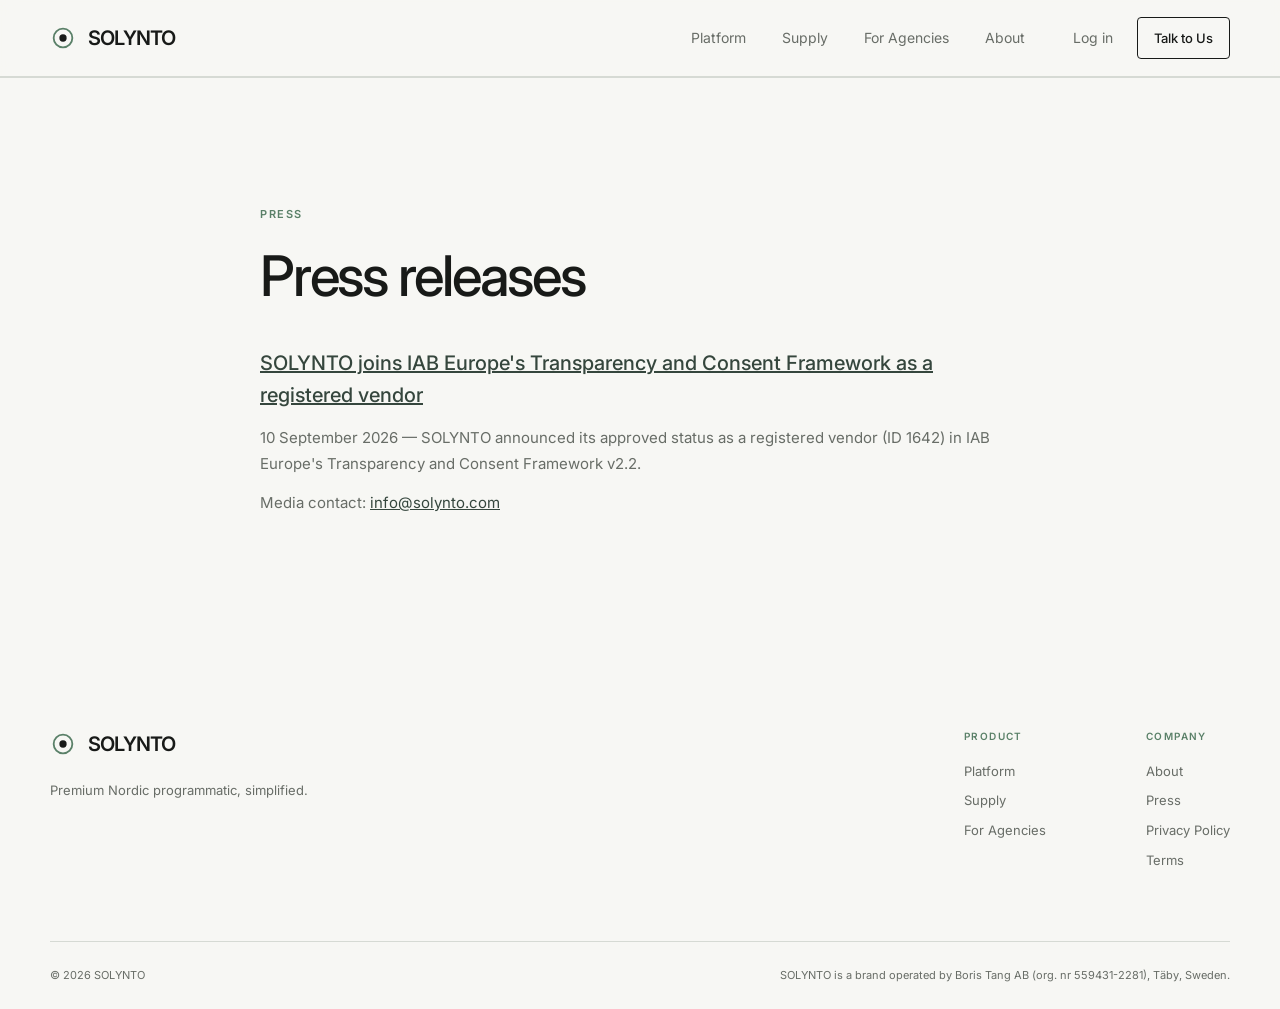
==== press/index.html @ f184614e "Press" ====
<!DOCTYPE html>
<html lang="en">
<head>
  <meta charset="UTF-8" />
  <meta name="viewport" content="width=device-width, initial-scale=1.0" />

  <title>Press — SOLYNTO</title>
  <meta name="description" content="Press releases and announcements from SOLYNTO." />

  <meta property="og:type" content="website" />
  <meta property="og:site_name" content="SOLYNTO" />
  <meta property="og:title" content="Press — SOLYNTO" />
  <meta property="og:description" content="Press releases and announcements from SOLYNTO." />
  <meta property="og:url" content="https://solynto.com/press/" />
  <meta property="og:image" content="https://solynto.com/og-image.png" />
  <meta property="og:image:width" content="1200" />
  <meta property="og:image:height" content="630" />

  <link rel="icon" href="../favicon.svg" type="image/svg+xml" />

  <link rel="preconnect" href="https://fonts.googleapis.com">
  <link rel="preconnect" href="https://fonts.gstatic.com" crossorigin>
  <link
    href="https://fonts.googleapis.com/css2?family=Inter:wght@400;500;600&display=swap"
    rel="stylesheet"
  />

  <link rel="stylesheet" href="../style.css" />
</head>

<body>
  <!-- NAVIGATION -->
  <header class="site-header">
    <div class="container nav">
      <a href="../index.html" class="logo">
        <svg class="logo-mark" viewBox="0 0 64 64" aria-hidden="true"><circle cx="32" cy="32" r="23" fill="none" stroke="#5a8068" stroke-width="4.5"/><circle cx="32" cy="32" r="9" fill="#181a18"/></svg>
        SOLYNTO
      </a>

      <nav class="nav-links">
        <a href="../index.html#platform">Platform</a>
        <a href="../index.html#supply">Supply</a>
        <a href="../index.html#agencies">For Agencies</a>
        <a href="../about.html">About</a>
      </nav>

      <a href="https://platform.solynto.com" class="nav-login">
        Log in
      </a>

      <a href="mailto:info@solynto.com?subject=Talk%20to%20SOLYNTO" class="nav-cta">
        Talk to Us
      </a>
    </div>
  </header>


  <main>
    <section class="section legal">
      <div class="container container--narrow">

        <div class="eyebrow">
          PRESS
        </div>

        <h1>
          Press releases
        </h1>

        <h2>
          <a href="tcf-vendor-registration.html">SOLYNTO joins IAB Europe's Transparency and Consent Framework as a registered vendor</a>
        </h2>

        <p>
          10 September 2026 — SOLYNTO announced its approved status as a
          registered vendor (ID 1642) in IAB Europe's Transparency and Consent
          Framework v2.2.
        </p>

        <p>
          Media contact:
          <a href="mailto:info@solynto.com">info@solynto.com</a>
        </p>

      </div>
    </section>
  </main>


  <!-- FOOTER -->
  <footer class="footer">
    <div class="container footer-top">

      <div>
        <a href="../index.html" class="logo">
          <svg class="logo-mark" viewBox="0 0 64 64" aria-hidden="true"><circle cx="32" cy="32" r="23" fill="none" stroke="#5a8068" stroke-width="4.5"/><circle cx="32" cy="32" r="9" fill="#181a18"/></svg>
          SOLYNTO
        </a>

        <p>
          Premium Nordic programmatic,
          simplified.
        </p>
      </div>

      <div class="footer-links">

        <div>
          <span>PRODUCT</span>
          <a href="../index.html#platform">Platform</a>
          <a href="../index.html#supply">Supply</a>
          <a href="../index.html#agencies">For Agencies</a>
        </div>

        <div>
          <span>COMPANY</span>
          <a href="../about.html">About</a>
          <a href="index.html">Press</a>
          <a href="../privacy.html">Privacy Policy</a>
          <a href="../terms.html">Terms</a>
        </div>

      </div>

    </div>


    <div class="container footer-bottom">

      <span>
        © 2026 SOLYNTO
      </span>

      <span>
        SOLYNTO is a brand operated by Boris Tang AB
        (org. nr 559431-2281), Täby, Sweden.
      </span>

    </div>
  </footer>

</body>
</html>
---- style.css ----
/* Design tokens */
:root {
  --bg: #f7f7f4;
  --surface: #ffffff;
  --surface-soft: #e4ebe5;
  --surface-green: #edf2ed;
  --text: #181a18;
  --muted: #686d67;
  --green: #5a8068;
  --green-dark: #35463d;
  --green-light: #b8c9bd;
  --border: #d6dad4;
  --max-width: 1180px;
  --radius: 4px;
  --section-pad: clamp(90px, 10vw, 150px);
}

/* Reset */
* { box-sizing: border-box; }

html { scroll-behavior: smooth; }

body {
  margin: 0;
  background: var(--bg);
  color: var(--text);
  font-family: Inter, -apple-system, BlinkMacSystemFont, "Segoe UI", sans-serif;
  font-size: 16px;
  line-height: 1.6;
}

a { color: inherit; text-decoration: none; }

/* Layout */
.container { width: min(calc(100% - 48px), var(--max-width)); margin-inline: auto; }
.container--mid { max-width: 900px; }
.container--narrow { max-width: 760px; }

.section { padding: var(--section-pad) 0; border-top: 1px solid var(--border); }
.section--soft { background: var(--surface-soft); }
.section--tint { background: var(--surface-green); }
.section--dark { background: var(--green-dark); color: #fff; }

/* Typography */
.eyebrow { color: var(--green); font-size: 11px; font-weight: 600; letter-spacing: 0.14em; text-transform: uppercase; }

.section-head { display: flex; justify-content: space-between; gap: 80px; margin-bottom: 70px; }
.section-head > p { max-width: 400px; margin-top: 50px; color: var(--muted); }
.section-head--center { display: block; text-align: center; }
.section-head--center p { margin-inline: auto; }
.section-head--narrow { display: block; max-width: 650px; margin-bottom: 0; }
.section-head--narrow p { margin: 0; color: var(--muted); font-size: 18px; line-height: 1.7; }

.section-head h1,
.section-head h2,
.supply-copy h2,
.agency-section h2,
.white-label-copy h2,
.cta-inner h2 {
  margin: 22px 0 28px;
  font-size: clamp(36px, 5vw, 64px);
  font-weight: 500;
  letter-spacing: -0.05em;
  line-height: 1.05;
}

/* Navigation */
.site-header {
  position: sticky;
  top: 0;
  z-index: 100;
  background: rgba(247, 247, 244, 0.92);
  -webkit-backdrop-filter: blur(8px);
  backdrop-filter: blur(8px);
  border-bottom: 1px solid var(--border);
}

section[id] { scroll-margin-top: 84px; }

.nav { height: 76px; display: flex; align-items: center; justify-content: space-between; }

.logo { display: inline-flex; align-items: center; gap: 12px; font-size: 20px; font-weight: 600; letter-spacing: -0.04em; }
.logo-mark { width: 26px; height: 26px; flex-shrink: 0; }

.nav-links { display: flex; gap: 36px; margin-left: auto; margin-right: 48px; }

.nav-login { margin-right: 24px; color: var(--muted); font-size: 14px; transition: color 0.2s ease; }
.nav-login:hover { color: var(--green-dark); }
.nav-links a { color: var(--muted); font-size: 14px; transition: color 0.2s ease; }
.nav-links a:hover { color: var(--green-dark); }

.nav-cta {
  padding: 10px 16px;
  border: 1px solid var(--text);
  border-radius: var(--radius);
  font-size: 13px;
  font-weight: 500;
  transition: background 0.2s ease, color 0.2s ease;
}
.nav-cta:hover { background: var(--text); color: #fff; }

/* Buttons */
.button {
  display: inline-flex;
  align-items: center;
  justify-content: center;
  min-height: 48px;
  padding: 0 22px;
  border: 1px solid transparent;
  border-radius: var(--radius);
  font-size: 13px;
  font-weight: 500;
  transition: background 0.2s ease, color 0.2s ease;
}
.button-dark { background: var(--text); color: #fff; }
.button-dark:hover { background: var(--green-dark); }
.button-light { background: #fff; color: var(--text); }
.button-light:hover { background: var(--surface-green); }

.text-link { display: inline-flex; align-items: center; gap: 8px; color: var(--muted); font-size: 13px; transition: color 0.2s ease; }
.text-link:hover { color: var(--green-dark); }

/* Hero */
.hero { padding: clamp(80px, 11vw, 130px) 0; }

.hero h1 {
  max-width: 720px;
  margin: 22px 0 28px;
  font-size: clamp(48px, 7vw, 88px);
  font-weight: 500;
  letter-spacing: -0.055em;
  line-height: 1.03;
}
.hero h1 span { color: var(--green); }

.hero-text { max-width: 560px; margin: 0; color: var(--muted); font-size: 19px; line-height: 1.55; }

.hero-actions { display: flex; flex-wrap: wrap; align-items: center; gap: 28px; margin-top: 38px; }

/* Feature cards */
.feature-grid {
  display: grid;
  grid-template-columns: repeat(3, 1fr);
  border-top: 1px solid var(--border);
}
.feature-card { min-height: 350px; padding: 30px; border-right: 1px solid var(--border); }
.feature-card:last-child { border-right: none; }
.feature-card:nth-child(2) { background: var(--surface-green); }

.feature-number { color: var(--green); font-size: 12px; font-weight: 600; }
.feature-card h3 { margin: 80px 0 16px; font-size: 23px; font-weight: 500; letter-spacing: -0.035em; }
.feature-card p { margin: 0; color: var(--muted); font-size: 14px; line-height: 1.7; }

/* Tech credibility */
.tech-strip { margin-top: 40px; padding-top: 24px; border-top: 1px solid var(--border); }
.tech-strip p { margin: 0 0 14px; color: var(--muted); font-size: 12px; }
.tech-strip div {
  display: flex;
  flex-wrap: wrap;
  gap: 12px 48px;
  color: var(--muted);
  font-size: 12px;
  letter-spacing: 0.08em;
  text-transform: uppercase;
}

/* Supply */
.supply-grid { display: grid; grid-template-columns: 1fr 420px; gap: 120px; align-items: center; }
.supply-copy p { max-width: 570px; color: var(--muted); line-height: 1.7; }

.supply-panel { background: var(--surface); border: 1px solid var(--border); }

.panel-title {
  padding: 24px;
  border-bottom: 1px solid var(--border);
  color: var(--muted);
  font-size: 10px;
  font-weight: 600;
  letter-spacing: 0.14em;
}

.market { display: flex; align-items: center; gap: 20px; padding: 22px 24px; border-bottom: 1px solid var(--border); }
.market span { color: var(--green); font-size: 11px; font-weight: 600; }
.market strong { font-weight: 500; }

.panel-bottom { padding: 20px 24px; background: var(--surface-green); color: var(--green-dark); font-size: 12px; }

/* How it works */
.process-grid { display: grid; grid-template-columns: repeat(3, 1fr); gap: 70px; margin-top: 60px; }
.process-item { padding-top: 25px; border-top: 1px solid var(--green-light); }
.process-item > span { color: var(--green); font-size: 12px; font-weight: 600; }
.process-item h3 { margin: 35px 0 12px; font-size: 22px; font-weight: 500; }
.process-item p { max-width: 280px; margin: 0; color: var(--muted); font-size: 14px; }

/* For agencies */
.agency-section .container > p { max-width: 620px; color: var(--muted); font-size: 18px; line-height: 1.7; }

.agency-points {
  display: grid;
  grid-template-columns: 1fr 1fr;
  margin-top: 70px;
  border-top: 1px solid var(--border);
}
.agency-points div { display: flex; flex-direction: column; gap: 10px; padding: 28px 30px; border-bottom: 1px solid var(--border); }
.agency-points div:nth-child(odd) { border-right: 1px solid var(--border); }
.agency-points strong { color: var(--green); font-size: 10px; font-weight: 600; letter-spacing: 0.14em; }
.agency-points span { color: var(--muted); font-size: 14px; }

/* White label */
.white-label-grid {
  display: grid;
  grid-template-columns: minmax(0, 0.9fr) minmax(400px, 1.1fr);
  gap: 110px;
  align-items: center;
}
.white-label-copy > p { max-width: 500px; margin: 0 0 30px; color: var(--muted); font-size: 17px; line-height: 1.7; }

.white-label-panel { background: var(--surface); border: 1px solid var(--border); }

.white-label-header {
  display: flex;
  align-items: center;
  justify-content: space-between;
  padding: 18px 22px;
  border-bottom: 1px solid var(--border);
  color: var(--muted);
  font-size: 10px;
  font-weight: 600;
  letter-spacing: 0.13em;
}
.platform-brand { display: flex; align-items: center; justify-content: space-between; padding: 28px 30px; }
.mock-logo { display: flex; flex-direction: column; color: var(--muted); font-size: 10px; letter-spacing: 0.12em; }
.mock-logo strong { color: var(--text); font-size: 17px; font-weight: 600; letter-spacing: -0.04em; }
.mock-nav { color: var(--muted); font-size: 10px; word-spacing: 14px; }

.platform-line { height: 1px; margin: 0 30px; background: var(--border); }

.platform-metrics { display: grid; grid-template-columns: repeat(3, 1fr); padding: 35px 30px; }
.platform-metrics div { display: flex; flex-direction: column; gap: 8px; padding-left: 20px; border-right: 1px solid var(--border); }
.platform-metrics div:first-child { padding-left: 0; }
.platform-metrics div:last-child { border-right: none; }
.platform-metrics span { color: var(--muted); font-size: 9px; letter-spacing: 0.12em; }
.platform-metrics strong { color: var(--green-dark); font-size: 27px; font-weight: 500; letter-spacing: -0.04em; }

.platform-footer { padding: 18px 30px; background: var(--surface-green); border-top: 1px solid var(--border); color: var(--muted); font-size: 10px; }

.white-label-points {
  display: grid;
  grid-template-columns: repeat(3, 1fr);
  margin-top: 100px;
  border-top: 1px solid var(--border);
}
.white-label-points > div { padding: 30px; border-right: 1px solid var(--border); }
.white-label-points > div:first-child { padding-left: 0; }
.white-label-points > div:last-child { padding-right: 0; border-right: none; }
.white-label-points > div > strong { color: var(--green); font-size: 11px; font-weight: 600; }
.white-label-points h3 { margin: 38px 0 12px; font-size: 20px; font-weight: 500; }
.white-label-points p { max-width: 300px; margin: 0; color: var(--muted); font-size: 13px; line-height: 1.7; }

/* About / founder */
.founder { margin-top: 48px; padding-top: 32px; border-top: 1px solid var(--border); }
.founder p { margin: 0 0 16px; color: var(--muted); font-size: 16px; line-height: 1.7; }
.founder strong { color: var(--text); font-weight: 500; }
.founder .text-link { margin-top: 8px; }

/* CTA */
.cta-inner { text-align: center; }
.cta-section .eyebrow { color: var(--green-light); }
.cta-section p { margin: 0 auto 35px; color: #d0d8d3; font-size: 17px; }

/* Footer */
.footer-top { display: flex; justify-content: space-between; gap: 100px; padding: 70px 0; }
.footer-top p { max-width: 260px; margin: 16px 0 0; color: var(--muted); font-size: 13px; }

.footer-links { display: flex; gap: 100px; }
.footer-links div { display: flex; flex-direction: column; gap: 9px; }
.footer-links span { margin-bottom: 8px; color: var(--green); font-size: 10px; font-weight: 600; letter-spacing: 0.14em; }
.footer-links a { color: var(--muted); font-size: 13px; }
.footer-links a:hover { color: var(--green-dark); }

.footer-bottom {
  display: flex;
  justify-content: space-between;
  gap: 30px;
  padding: 25px 0;
  border-top: 1px solid var(--border);
  color: var(--muted);
  font-size: 11px;
}

/* Legal pages */
.legal h1 { margin: 22px 0 30px; font-size: clamp(36px, 5vw, 56px); font-weight: 500; letter-spacing: -0.04em; line-height: 1.1; }
.legal h2 { margin: 40px 0 14px; font-size: 20px; font-weight: 500; }
.legal p { margin: 0 0 14px; color: var(--muted); font-size: 15px; line-height: 1.7; }
.legal a { color: var(--green-dark); text-decoration: underline; }

/* One mobile breakpoint */
@media (max-width: 900px) {
  .container { width: min(calc(100% - 40px), var(--max-width)); }

  .nav-links { display: none; }
  .nav-login { margin-left: auto; }

  .section-head { display: block; }
  .section-head > p { margin-top: 25px; }

  .supply-grid,
  .white-label-grid { grid-template-columns: 1fr; gap: 60px; }

  .feature-grid,
  .process-grid,
  .agency-points,
  .white-label-points { grid-template-columns: 1fr; }

  .process-grid { gap: 40px; }
  .white-label-points { margin-top: 70px; }

  .feature-card { min-height: auto; border-right: none; border-bottom: 1px solid var(--border); }
  .feature-card:last-child { border-bottom: none; }

  .agency-points div:nth-child(odd) { border-right: none; }

  .platform-brand { align-items: flex-start; flex-direction: column; gap: 22px; }
  .platform-metrics { padding: 28px 20px; }
  .platform-metrics strong { font-size: 22px; }

  .white-label-points > div,
  .white-label-points > div:first-child,
  .white-label-points > div:last-child {
    padding: 28px 0;
    border-right: none;
    border-bottom: 1px solid var(--border);
  }
  .white-label-points > div:last-child { border-bottom: none; }

  .footer-top { flex-direction: column; }
  .footer-links { gap: 60px; }
  .footer-bottom { flex-direction: column; }
}
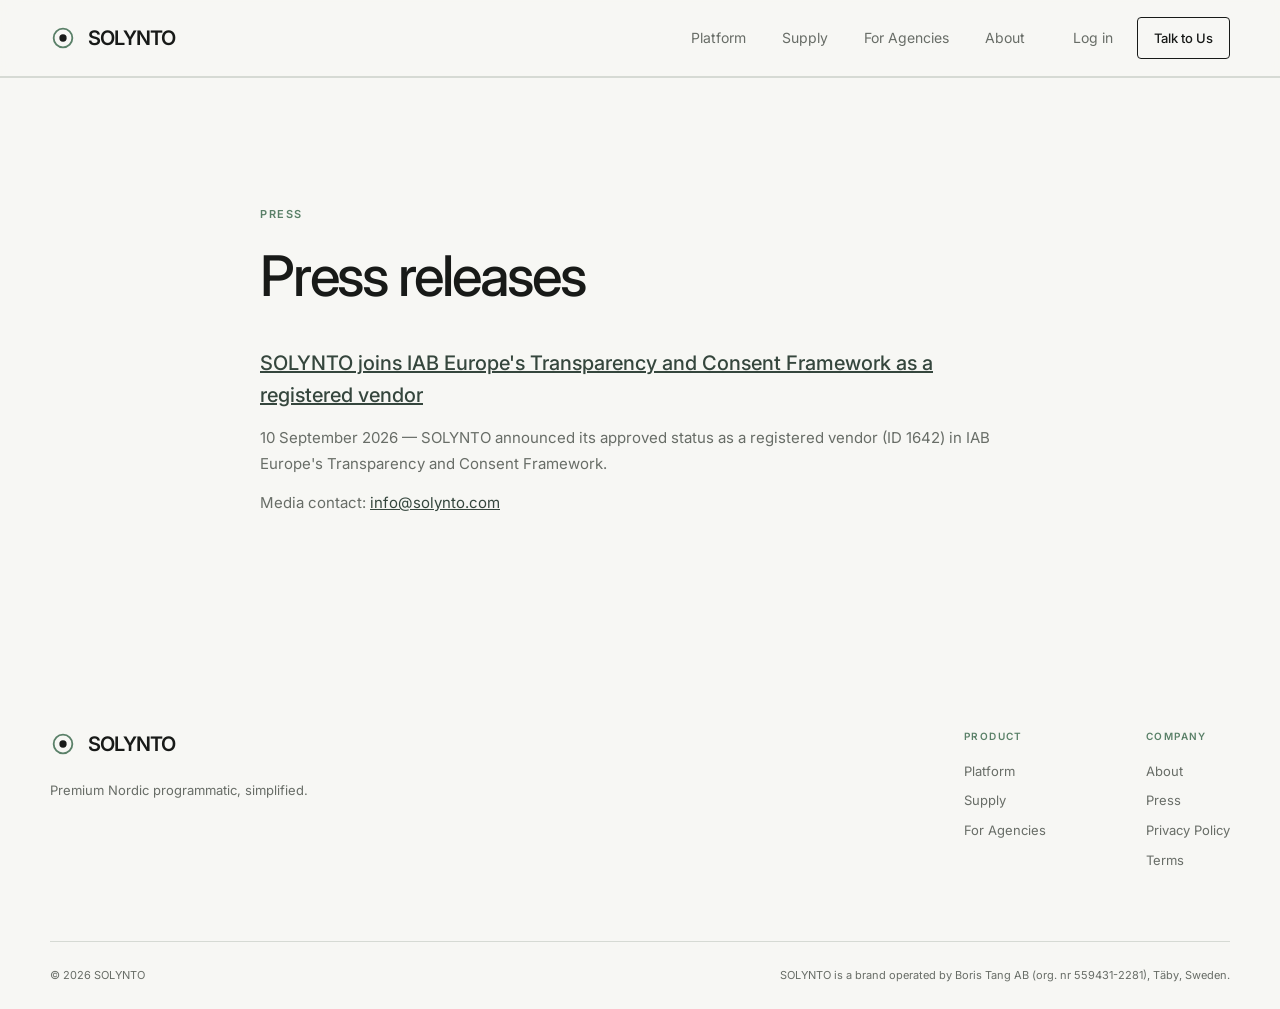
==== commit c04d0353: "press: drop TCF version number from vendor registration release Co-Authored-By: Claude Opus 4.7 <nor" ====
--- a/press/index.html
+++ b/press/index.html
@@ -74,7 +74,7 @@
         <p>
           10 September 2026 — SOLYNTO announced its approved status as a
           registered vendor (ID 1642) in IAB Europe's Transparency and Consent
-          Framework v2.2.
+          Framework.
         </p>
 
         <p>
